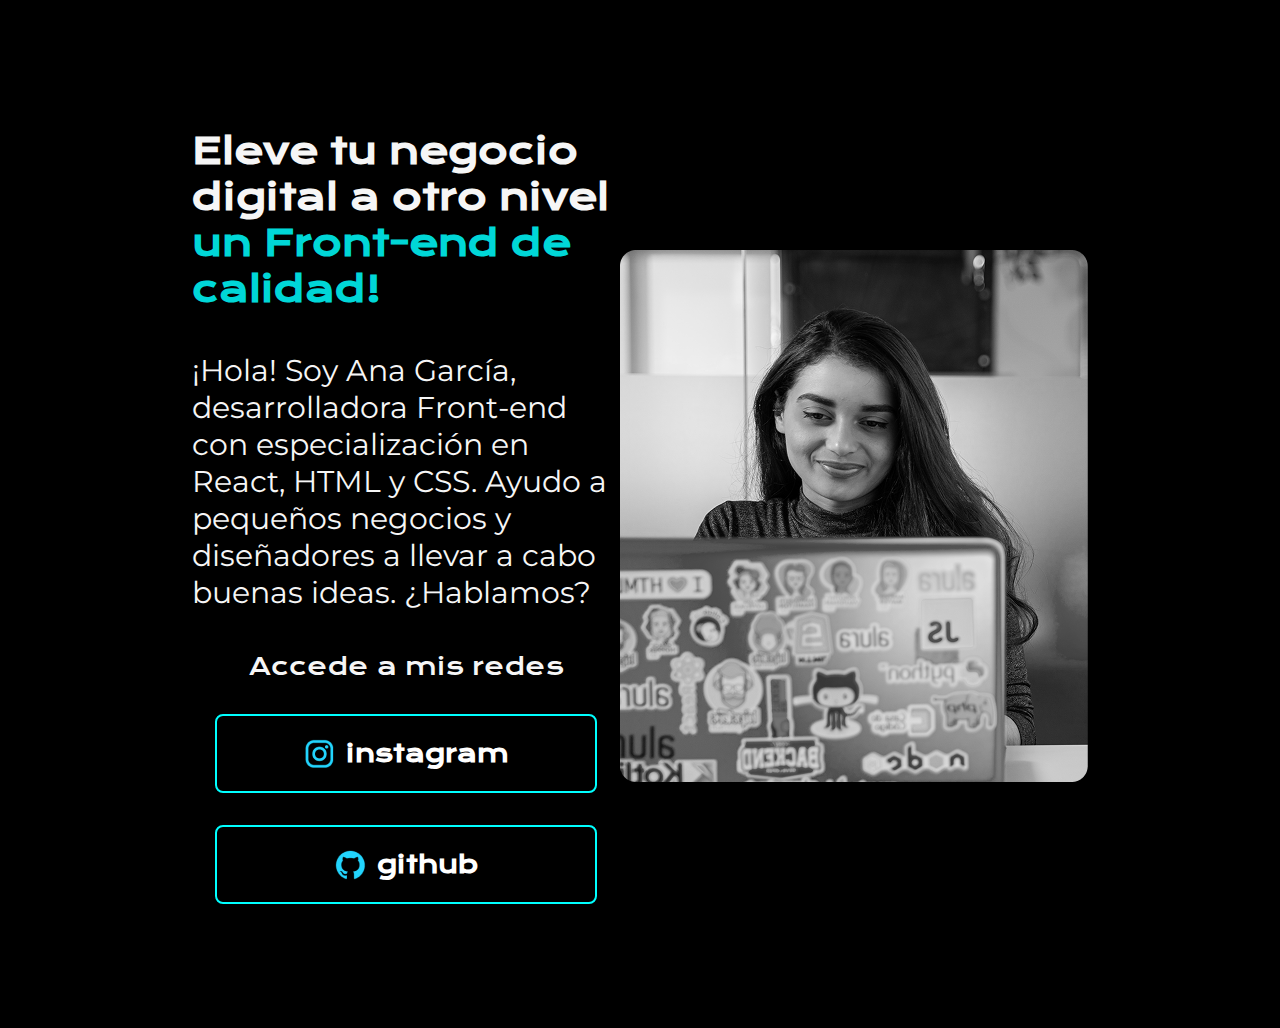
==== index.html @ 41cb627c "posicionando iconos" ====
<!DOCTYPE html>
<!-- lenguaje en español de mexico -->
<html lang="es-mx">
  <head>
    <!-- caracteres mas usados -->
    <meta charset="UTF-8" />
    <!-- pantalla adaptativa -->
    <meta name="viewport" content="width=device-width, initial-scale=1.0" />
    <!-- llamar al css -->
    <link rel="stylesheet" href="css/style.css" />
    <title>Portafolio</title>
  </head>
  <body>
    <header></header>
    <main class="presentacion">
      <section class="presentacion_contenido">
        <h1 class="presentacion_titulo">
          Eleve tu negocio digital a otro nivel
          <strong class="titulo-destaque">un Front-end de calidad!</strong>
        </h1>
        <p class="presentacion_parrafo">
          ¡Hola! Soy Ana García, desarrolladora Front-end con especialización en
          React, HTML y CSS. Ayudo a pequeños negocios y diseñadores a llevar a
          cabo buenas ideas. ¿Hablamos?
        </p>
        <!-- divicion de un bloque -->
        <div class="prensentacion_enlaces">
          <!-- h2 subtitulo solo un h1 para resolver cosas de SEO CEO -->
          <h2 class="presentacion_enlaces_subtitulo">Accede a mis redes</h2>
          <!-- enlases externos -->
          <a class="presentacion_enlace_link" href="https://www.instagram.com/"
            ><img src="./icons/instagram.png" />instagram</a
          >
          <a
            class="presentacion_enlace_link"
            href="https://github.com/Kevin12-0?tab=overview&from=2025-02-01&to=2025-02-06"
            ><img src="./icons/github.png" />github</a
          >
        </div>
      </section>
      <img src="img/imagen.png" alt="Imagn de ana garcia trabajando" />
    </main>
    <footer></footer>
  </body>
</html>
---- css/style.css ----
/* importar un tipo de letra en css */
@import url("https://fonts.googleapis.com/css2?family=Krona+One&family=Montserrat:ital,wght@0,100..900;1,100..900&display=swap");

/* cambio universal */
* {
  padding: 0;
  margin: 0;
}

/* cambiar fondo del html */
/* por etiqueta */
body {
  /* por nombre */
  background-color: black;
  /* por hexadecimal */
  color: #f6f6f6;
  /* viewport y altura de la pagina */
  height: 100vh;
  /* box size, para patrones de diseños con css */
  box-sizing: border-box;
}
/* por etiqueta */
strong {
  color: rgba(0, 255, 255, 0.842);
}

.titulo-destaque {
  /* por color rgba */
  color: rgba(0, 255, 255, 0.842);
}

.presentacion {
  /* flex box */
  display: flex;
  /* alinear al centro */
  align-items: center;
  /* margen */
  margin: 10% 15% 10%;
  /* justificar y dar espacio entre las cosas */
  justify-content: space-between;
}

.presentacion_contenido {
  width: 615px;
  display: flex;
  flex-direction: column;
  gap: 40px;
}

/* modificacion del h1 */
.presentacion_titulo {
  font-size: 36px;
  /* usar la fuente usada */
  font-family: "Krona One", serif;
}

/* modificacion del p */

.presentacion_parrafo {
  font-size: 30px;
  font-family: "Montserrat", serif;
}

.prensentacion_enlaces {
  /* alineacion de los elementos de enlace */
  display: flex;
  justify-content: space-between;
  /* en forma de columna */
  flex-direction: column;
  align-items: center;
  gap: 32px;
}

.presentacion_enlace_link {
  /* alineacion de los elementos de enlaces estilos */
  width: 378px;

  /* alineacion del boton al centro */
  text-align: center;
  padding: 21.5px 0;
  border-radius: 8px;
  font-family: "Krona One", serif;
  font-size: 24px;
  font-weight: 600;
  /* eliminar la linea del boton */
  text-decoration: none;
  color: #ffffff;
  /* color del borde */
  border: 2px solid aqua; /* tamaño del borde */
  /* alinear su contenido en el centro */
  display: flex;
  justify-content: center;
  /* espacio entre el texto y el icono */
  gap: 10px;
}

.presentacion_enlaces_subtitulo {
  font-family: "Krona One", serif;
  font-size: 24px;
  font-weight: 400;
}
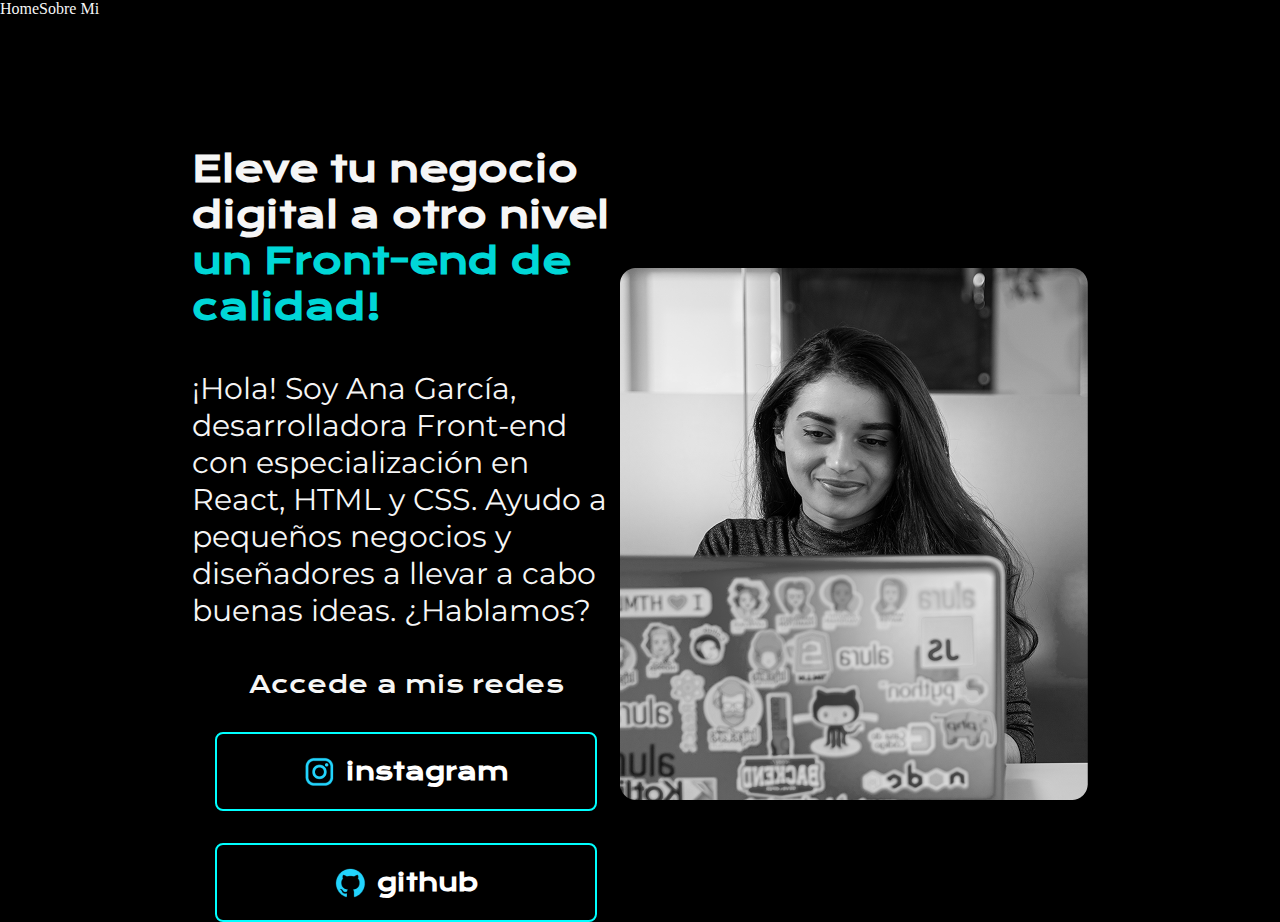
==== commit 2efcece8: "etiquetas de header y asignacion de clases" ====
--- a/index.html
+++ b/index.html
@@ -11,7 +11,11 @@
     <title>Portafolio</title>
   </head>
   <body>
-    <header></header>
+    <header>
+      <nav clase="header_menu">
+        <a class="menu_link">Home</a><a class="menu_link">Sobre Mi</a>
+      </nav>
+    </header>
     <main class="presentacion">
       <section class="presentacion_contenido">
         <h1 class="presentacion_titulo">
--- a/css/style.css
+++ b/css/style.css
@@ -99,3 +99,9 @@
   font-size: 24px;
   font-weight: 400;
 }
+
+.presentacion_enlace_link:hover {
+  background-color: aqua;
+}
+
+
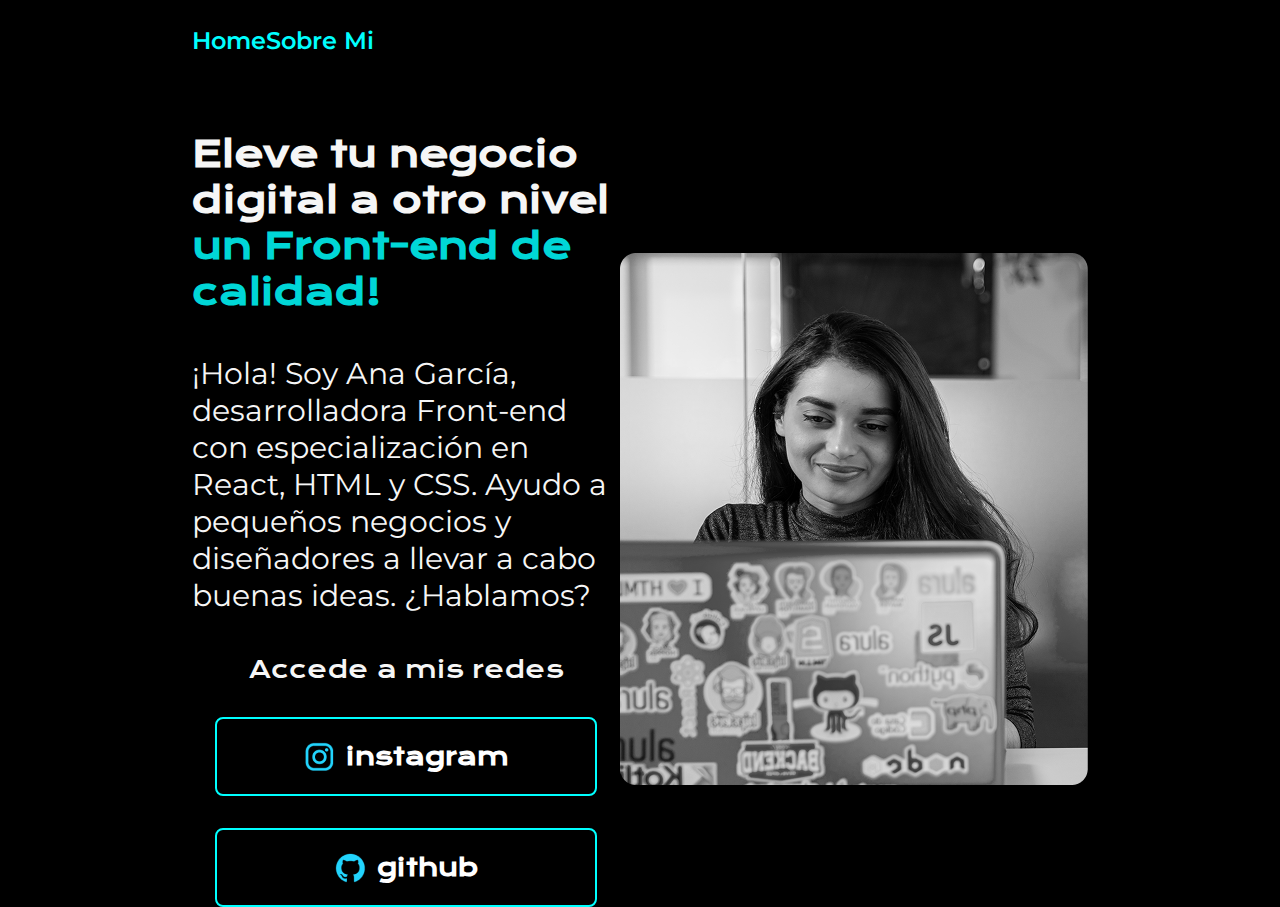
==== commit a2eab009: "etiqueta nav css" ====
--- a/index.html
+++ b/index.html
@@ -11,7 +11,7 @@
     <title>Portafolio</title>
   </head>
   <body>
-    <header>
+    <header class="header">
       <nav clase="header_menu">
         <a class="menu_link">Home</a><a class="menu_link">Sobre Mi</a>
       </nav>
--- a/css/style.css
+++ b/css/style.css
@@ -35,7 +35,7 @@
   /* alinear al centro */
   align-items: center;
   /* margen */
-  margin: 10% 15% 10%;
+  margin: 6% 15%;
   /* justificar y dar espacio entre las cosas */
   justify-content: space-between;
 }
@@ -104,4 +104,19 @@
   background-color: aqua;
 }
 
+.header {
+  padding: 2% 0% 0% 15%;
+}
 
+.header_menu{
+  display: flex;
+  gap: 80px;
+}
+
+.menu_link {
+  font-family: "Montserrat", "Helvetica Neue";
+  font-size: 24px;
+  font-weight: 600;
+  color: aqua;
+  justify-content: space-between;
+}
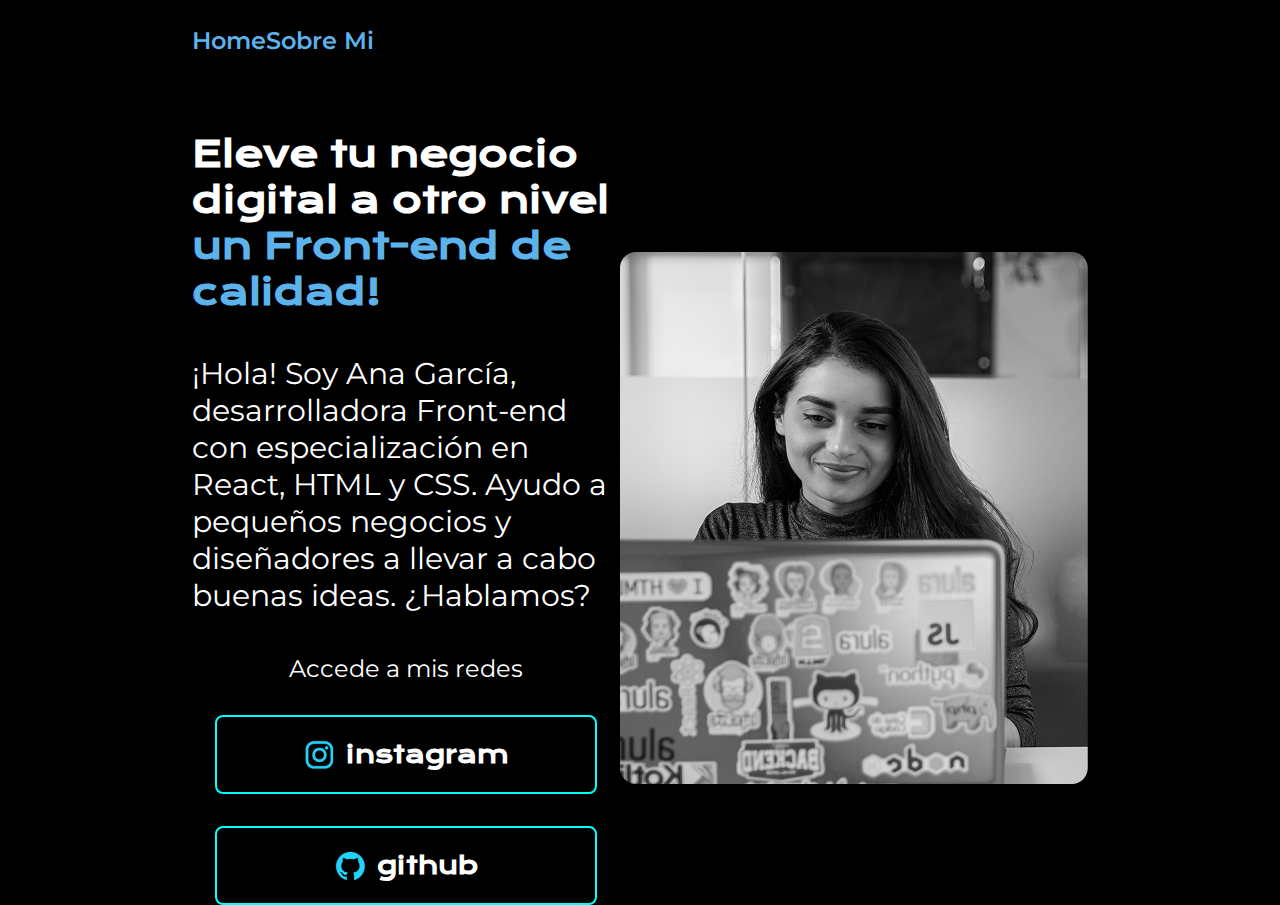
==== commit 023830bf: "variables en css" ====
--- a/index.html
+++ b/index.html
@@ -7,13 +7,14 @@
     <!-- pantalla adaptativa -->
     <meta name="viewport" content="width=device-width, initial-scale=1.0" />
     <!-- llamar al css -->
-    <link rel="stylesheet" href="css/style.css" />
+    <link rel="stylesheet" href="./css/style.css" />
     <title>Portafolio</title>
   </head>
   <body>
     <header class="header">
       <nav clase="header_menu">
-        <a class="menu_link">Home</a><a class="menu_link">Sobre Mi</a>
+        <a class="menu_link" href="./index.html">Home</a
+        ><a href="./about.html" class="menu_link">Sobre Mi</a>
       </nav>
     </header>
     <main class="presentacion">
@@ -47,3 +48,4 @@
     <footer></footer>
   </body>
 </html>
+
--- a/css/style.css
+++ b/css/style.css
@@ -1,6 +1,16 @@
 /* importar un tipo de letra en css */
 @import url("https://fonts.googleapis.com/css2?family=Krona+One&family=Montserrat:ital,wght@0,100..900;1,100..900&display=swap");
 
+/* variables en css */
+:root {
+  --color-primario: black;
+  --color-secundario: white;
+  --color-terceario: rgb(92, 179, 236);
+
+  /* fuentes */
+  --fuente-montserrat: "Montserrat", serif;
+  --fuente-krola: "Krona One", serif;
+}
 /* cambio universal */
 * {
   padding: 0;
@@ -11,9 +21,10 @@
 /* por etiqueta */
 body {
   /* por nombre */
-  background-color: black;
+  /* usar bariable */
+  background-color: var(--color-primario);
   /* por hexadecimal */
-  color: #f6f6f6;
+  color: var(--color-secundario);
   /* viewport y altura de la pagina */
   height: 100vh;
   /* box size, para patrones de diseños con css */
@@ -21,12 +32,12 @@
 }
 /* por etiqueta */
 strong {
-  color: rgba(0, 255, 255, 0.842);
+  color: var(--color-terceario);
 }
 
 .titulo-destaque {
   /* por color rgba */
-  color: rgba(0, 255, 255, 0.842);
+  color: var(--color-terceario);
 }
 
 .presentacion {
@@ -51,16 +62,20 @@
 .presentacion_titulo {
   font-size: 36px;
   /* usar la fuente usada */
-  font-family: "Krona One", serif;
+  /* usar una variable */
+  font-family: var(--fuente-krola);
 }
 
 /* modificacion del p */
 
 .presentacion_parrafo {
   font-size: 30px;
-  font-family: "Montserrat", serif;
+  font-family: var(--fuente-montserrat);
 }
-
+.presentacion_parrafo_about {
+  font-size: 15px;
+  font-family: var(--fuente-montserrat);
+}
 .prensentacion_enlaces {
   /* alineacion de los elementos de enlace */
   display: flex;
@@ -79,7 +94,7 @@
   text-align: center;
   padding: 21.5px 0;
   border-radius: 8px;
-  font-family: "Krona One", serif;
+  font-family: var(--fuente-krola);
   font-size: 24px;
   font-weight: 600;
   /* eliminar la linea del boton */
@@ -95,28 +110,30 @@
 }
 
 .presentacion_enlaces_subtitulo {
-  font-family: "Krona One", serif;
+  font-family: var(--fuente-montserrat);
   font-size: 24px;
   font-weight: 400;
 }
 
 .presentacion_enlace_link:hover {
-  background-color: aqua;
+  background-color: rgb(0, 0, 0);
 }
 
 .header {
   padding: 2% 0% 0% 15%;
 }
 
-.header_menu{
+.header_menu {
   display: flex;
   gap: 80px;
+  flex-direction: column;
 }
 
 .menu_link {
   font-family: "Montserrat", "Helvetica Neue";
   font-size: 24px;
   font-weight: 600;
-  color: aqua;
+  color: var(--color-terceario);
   justify-content: space-between;
+  text-decoration: none;
 }
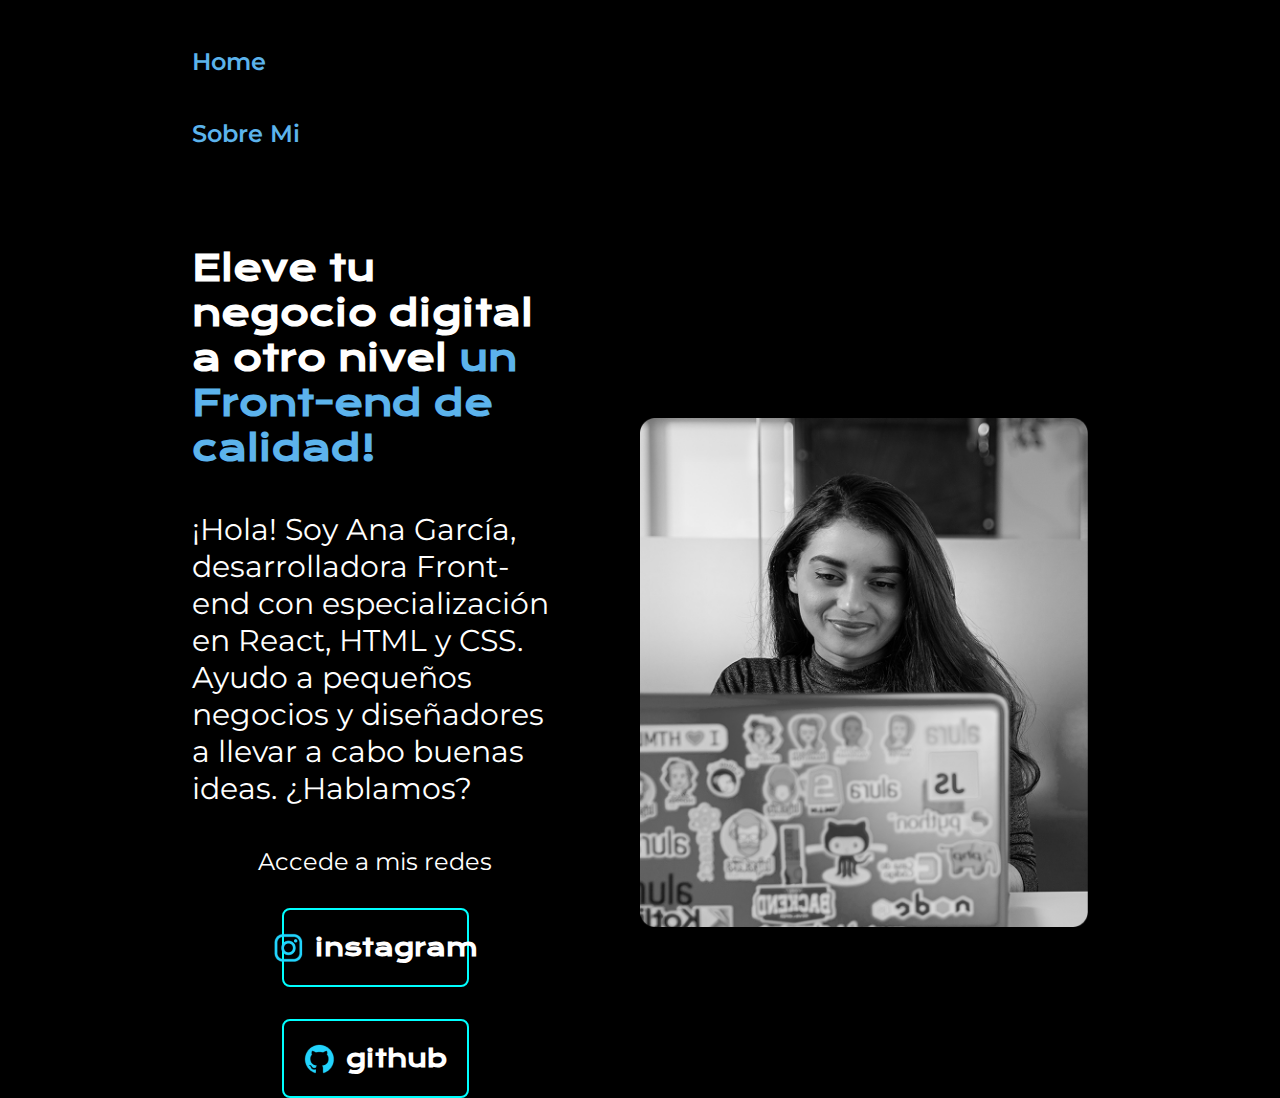
==== commit 4317b696: "unidad de medida en css" ====
--- a/index.html
+++ b/index.html
@@ -43,9 +43,12 @@
           >
         </div>
       </section>
-      <img src="img/imagen.png" alt="Imagn de ana garcia trabajando" />
+      <img
+        class="presentacion_imagen"
+        src="img/imagen.png"
+        alt="Imagn de ana garcia trabajando"
+      />
     </main>
     <footer></footer>
   </body>
 </html>
-
--- a/css/style.css
+++ b/css/style.css
@@ -44,15 +44,17 @@
   /* flex box */
   display: flex;
   /* alinear al centro */
+
   align-items: center;
   /* margen */
   margin: 6% 15%;
   /* justificar y dar espacio entre las cosas */
   justify-content: space-between;
+  gap: 82px;
 }
 
 .presentacion_contenido {
-  width: 615px;
+  width: 50%;
   display: flex;
   flex-direction: column;
   gap: 40px;
@@ -60,7 +62,7 @@
 
 /* modificacion del h1 */
 .presentacion_titulo {
-  font-size: 36px;
+  font-size: 2.2rem;
   /* usar la fuente usada */
   /* usar una variable */
   font-family: var(--fuente-krola);
@@ -88,14 +90,14 @@
 
 .presentacion_enlace_link {
   /* alineacion de los elementos de enlaces estilos */
-  width: 378px;
+  width: 50%;
 
   /* alineacion del boton al centro */
   text-align: center;
   padding: 21.5px 0;
   border-radius: 8px;
   font-family: var(--fuente-krola);
-  font-size: 24px;
+  font-size: 1.5rem;
   font-weight: 600;
   /* eliminar la linea del boton */
   text-decoration: none;
@@ -111,7 +113,7 @@
 
 .presentacion_enlaces_subtitulo {
   font-family: var(--fuente-montserrat);
-  font-size: 24px;
+  font-size: 1.5rem;
   font-weight: 400;
 }
 
@@ -130,10 +132,21 @@
 }
 
 .menu_link {
+  display: flex;
+  justify-content: center;
+  gap: 16px;
   font-family: "Montserrat", "Helvetica Neue";
-  font-size: 24px;
+  font-size: 1.5rem;
   font-weight: 600;
   color: var(--color-terceario);
   justify-content: space-between;
   text-decoration: none;
+  padding: 21.5px 0;
+  width: 378px;
+  text-align: center;
+  border-radius: 8px;
 }
+
+.presentacion_imagen {
+  width: 50%;
+}
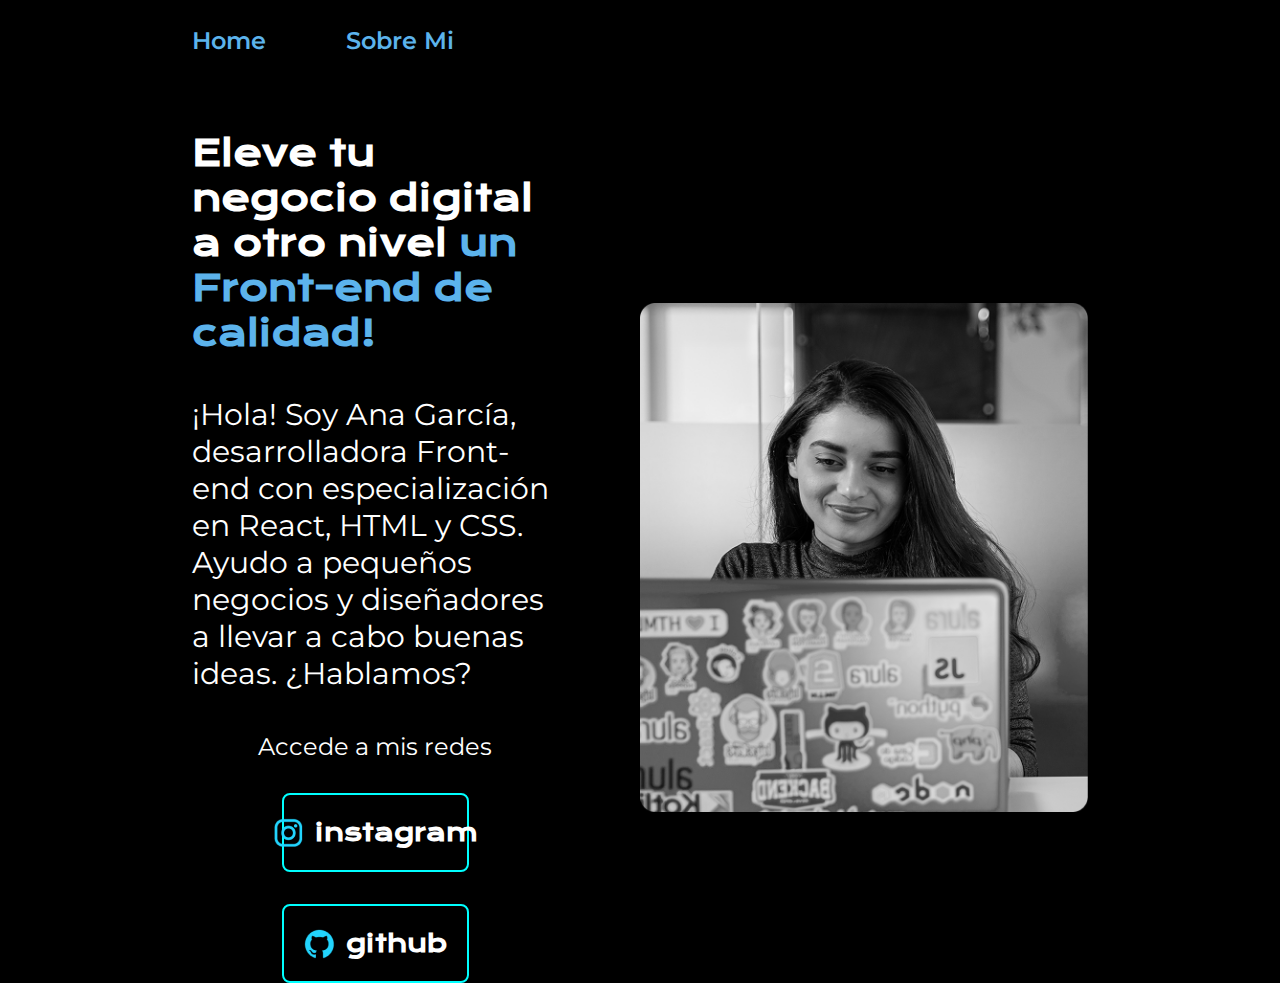
==== commit 45c307b0: "media queris (header)" ====
--- a/index.html
+++ b/index.html
@@ -8,11 +8,11 @@
     <meta name="viewport" content="width=device-width, initial-scale=1.0" />
     <!-- llamar al css -->
     <link rel="stylesheet" href="./css/style.css" />
-    <title>Portafolio</title>
+    <title>Portafolio</title>  
   </head>
   <body>
     <header class="header">
-      <nav clase="header_menu">
+      <nav class="header_menu">
         <a class="menu_link" href="./index.html">Home</a
         ><a href="./about.html" class="menu_link">Sobre Mi</a>
       </nav>
--- a/css/style.css
+++ b/css/style.css
@@ -128,25 +128,28 @@
 .header_menu {
   display: flex;
   gap: 80px;
-  flex-direction: column;
 }
 
 .menu_link {
-  display: flex;
-  justify-content: center;
-  gap: 16px;
   font-family: "Montserrat", "Helvetica Neue";
   font-size: 1.5rem;
   font-weight: 600;
   color: var(--color-terceario);
-  justify-content: space-between;
   text-decoration: none;
-  padding: 21.5px 0;
-  width: 378px;
-  text-align: center;
-  border-radius: 8px;
 }
 
 .presentacion_imagen {
   width: 50%;
 }
+
+@media (max-width: 1200px) {
+  .header{
+    padding: 10%;
+  }
+  .header_menu {
+    justify-content: center;
+  }
+  .presentacion {
+    flex-direction: column-reverse;
+  }
+}
